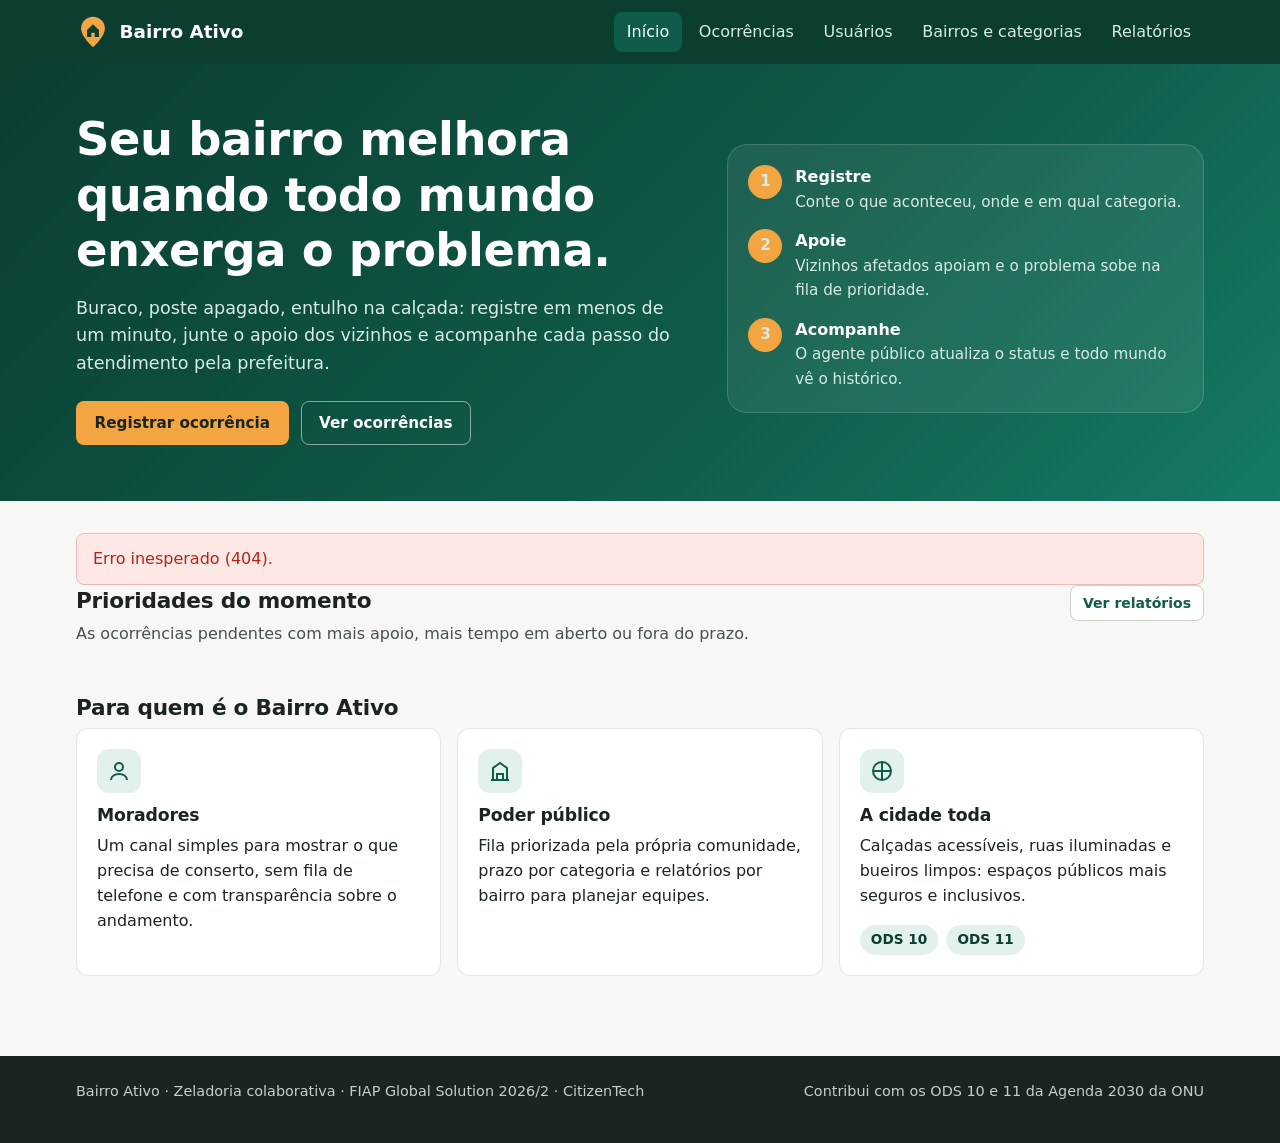
==== web/index.html @ 2885abe4 "Bairro Ativo: MVP de zeladoria colaborativa (Global Solution 2026/2) - Backend Java 21 com JDBC (Dri" ====
<!DOCTYPE html>
<html lang="pt-BR">
<head>
  <meta charset="UTF-8">
  <meta name="viewport" content="width=device-width, initial-scale=1">
  <title>Início · Bairro Ativo</title>
  <meta name="description" content="Bairro Ativo: zeladoria colaborativa. Moradores registram e apoiam problemas do espaço público e acompanham o atendimento.">
  <meta name="theme-color" content="#0b3d31">
  <link rel="icon" href="img/logo.svg" type="image/svg+xml">
  <link rel="stylesheet" href="css/estilo.css">
</head>
<body>
  <a class="pular-conteudo" href="#conteudo">Pular para o conteúdo</a>
  <header class="topo">
    <div class="container topo__conteudo">
      <a class="marca" href="index.html" aria-label="Bairro Ativo - página inicial">
        <svg viewBox="0 0 40 40" aria-hidden="true"><path d="M20 2C12.3 2 6 8.1 6 15.7 6 26 20 38 20 38s14-12 14-22.3C34 8.1 27.7 2 20 2z" fill="#f2a541"/><path d="M13 17.5 20 11l7 6.5V26h-5v-5h-4v5h-5z" fill="#0b3d31"/></svg>
        <span>Bairro Ativo</span>
      </a>
      <button class="menu-botao" type="button" aria-expanded="false" aria-controls="menu-principal">Menu</button>
      <nav class="menu" id="menu-principal" aria-label="Menu principal">
        <ul>
          <li><a href="index.html">Início</a></li>
          <li><a href="ocorrencias.html">Ocorrências</a></li>
          <li><a href="usuarios.html">Usuários</a></li>
          <li><a href="cadastros.html">Bairros e categorias</a></li>
          <li><a href="relatorios.html">Relatórios</a></li>
        </ul>
      </nav>
    </div>
  </header>

  <main id="conteudo">
    <section class="hero" aria-labelledby="titulo-hero">
      <div class="container hero__grade">
        <div>
          <h1 id="titulo-hero">Seu bairro melhora quando todo mundo enxerga o problema.</h1>
          <p>Buraco, poste apagado, entulho na calçada: registre em menos de um minuto, junte o apoio dos vizinhos e acompanhe cada passo do atendimento pela prefeitura.</p>
          <div class="hero__acoes">
            <a class="botao botao--destaque" href="ocorrencias.html#nova">Registrar ocorrência</a>
            <a class="botao botao--contorno-claro" href="ocorrencias.html">Ver ocorrências</a>
          </div>
        </div>
        <div class="hero__ilustracao" aria-label="Como funciona">
          <ol>
            <li><span class="passo-num">1</span><div><strong>Registre</strong><span>Conte o que aconteceu, onde e em qual categoria.</span></div></li>
            <li><span class="passo-num">2</span><div><strong>Apoie</strong><span>Vizinhos afetados apoiam e o problema sobe na fila de prioridade.</span></div></li>
            <li><span class="passo-num">3</span><div><strong>Acompanhe</strong><span>O agente público atualiza o status e todo mundo vê o histórico.</span></div></li>
          </ol>
        </div>
      </div>
    </section>

    <div class="container">
      <section class="secao" aria-labelledby="titulo-numeros">
        <h2 id="titulo-numeros" class="visualmente-oculto">Números da plataforma</h2>
        <div id="mensagem" class="mensagem" aria-live="polite"></div>
        <div class="indicadores" id="indicadores">
          <p class="carregando">Carregando números…</p>
        </div>
      </section>

      <section class="secao" aria-labelledby="titulo-prioridades">
        <div class="secao__titulo">
          <div>
            <h2 id="titulo-prioridades">Prioridades do momento</h2>
            <p>As ocorrências pendentes com mais apoio, mais tempo em aberto ou fora do prazo.</p>
          </div>
          <a class="botao botao--secundario botao--pequeno" href="relatorios.html">Ver relatórios</a>
        </div>
        <ul class="lista-ocorrencias" id="ranking">
          <li class="carregando">Carregando…</li>
        </ul>
      </section>

      <section class="secao" aria-labelledby="titulo-impacto">
        <h2 id="titulo-impacto">Para quem é o Bairro Ativo</h2>
        <ul class="passos">
          <li>
            <div class="icone" aria-hidden="true"><svg width="24" height="24" viewBox="0 0 24 24" fill="none" stroke="currentColor" stroke-width="2"><circle cx="12" cy="8" r="4"/><path d="M4 21c0-4 4-6 8-6s8 2 8 6"/></svg></div>
            <h3>Moradores</h3>
            <p>Um canal simples para mostrar o que precisa de conserto, sem fila de telefone e com transparência sobre o andamento.</p>
          </li>
          <li>
            <div class="icone" aria-hidden="true"><svg width="24" height="24" viewBox="0 0 24 24" fill="none" stroke="currentColor" stroke-width="2"><path d="M3 21h18M5 21V9l7-5 7 5v12M9 21v-6h6v6"/></svg></div>
            <h3>Poder público</h3>
            <p>Fila priorizada pela própria comunidade, prazo por categoria e relatórios por bairro para planejar equipes.</p>
          </li>
          <li>
            <div class="icone" aria-hidden="true"><svg width="24" height="24" viewBox="0 0 24 24" fill="none" stroke="currentColor" stroke-width="2"><path d="M12 3v18M3 12h18"/><circle cx="12" cy="12" r="9"/></svg></div>
            <h3>A cidade toda</h3>
            <p>Calçadas acessíveis, ruas iluminadas e bueiros limpos: espaços públicos mais seguros e inclusivos.</p>
            <div class="ods" aria-label="Objetivos de Desenvolvimento Sustentável"><span>ODS 10</span><span>ODS 11</span></div>
          </li>
        </ul>
      </section>
    </div>
  </main>

  <footer class="rodape">
    <div class="container rodape__conteudo">
      <p>Bairro Ativo · Zeladoria colaborativa · FIAP Global Solution 2026/2 · CitizenTech</p>
      <p>Contribui com os ODS 10 e 11 da Agenda 2030 da ONU</p>
    </div>
  </footer>

  <script src="js/comum.js"></script>
  <script src="js/inicio.js"></script>
</body>
</html>
---- web/css/estilo.css ----
/* =========================================================
   Bairro Ativo - estilos
   Fonte do sistema (carrega rápido mesmo com internet fraca).
   Cores com contraste mínimo AA (4.5:1) para texto.
   ========================================================= */

:root {
  --verde-900: #0b3d31;
  --verde-700: #0f5c4a;
  --verde-600: #157a62;
  --verde-100: #e3f1ec;
  --ambar-500: #f2a541;
  --ambar-100: #fdf1de;
  --vermelho-700: #b42318;
  --vermelho-100: #fde8e6;
  --azul-700: #1d4ed8;
  --azul-100: #e5edff;
  --roxo-700: #6b3fa0;
  --roxo-100: #f0e8fa;
  --cinza-900: #1b2421;
  --cinza-700: #45524d;
  --cinza-500: #6b7872;
  --cinza-300: #c9d1cd;
  --cinza-200: #e2e7e4;
  --cinza-100: #f1f4f2;
  --fundo: #f7f8f6;
  --branco: #ffffff;

  --raio: 12px;
  --raio-pequeno: 8px;
  --sombra: 0 1px 2px rgba(16, 40, 32, .06), 0 4px 16px rgba(16, 40, 32, .06);
  --largura: 1160px;
  --fonte: system-ui, -apple-system, "Segoe UI", Roboto, "Helvetica Neue", Arial, sans-serif;
}

*, *::before, *::after { box-sizing: border-box; }

html { -webkit-text-size-adjust: 100%; }

body {
  margin: 0;
  font-family: var(--fonte);
  font-size: 16px;
  line-height: 1.55;
  color: var(--cinza-900);
  background: var(--fundo);
  min-height: 100vh;
  display: flex;
  flex-direction: column;
}

main { flex: 1; }

img, svg { max-width: 100%; }

a { color: var(--verde-700); }
a:hover { color: var(--verde-900); }

h1, h2, h3 { line-height: 1.2; margin: 0 0 .5rem; letter-spacing: -.01em; }
h1 { font-size: clamp(1.6rem, 3.5vw, 2.3rem); }
h2 { font-size: 1.35rem; }
h3 { font-size: 1.08rem; }
p { margin: 0 0 1rem; }

:focus-visible { outline: 3px solid var(--ambar-500); outline-offset: 2px; border-radius: 4px; }

.pular-conteudo {
  position: absolute; left: -999px; top: 8px;
  background: var(--branco); color: var(--verde-900); padding: .5rem 1rem; z-index: 100; border-radius: var(--raio-pequeno);
}
.pular-conteudo:focus { left: 8px; }

.container { width: 100%; max-width: var(--largura); margin: 0 auto; padding: 0 16px; }

.visualmente-oculto {
  position: absolute !important; width: 1px; height: 1px; overflow: hidden; clip: rect(0 0 0 0); white-space: nowrap;
}

/* ---------- Topo e menu ---------- */
.topo { background: var(--verde-900); color: var(--branco); position: sticky; top: 0; z-index: 50; }
.topo__conteudo { display: flex; align-items: center; justify-content: space-between; gap: 1rem; min-height: 64px; }

.marca { display: inline-flex; align-items: center; gap: .6rem; color: var(--branco); text-decoration: none; font-weight: 700; font-size: 1.15rem; }
.marca:hover { color: var(--branco); }
.marca svg { width: 34px; height: 34px; flex: none; }

.menu-botao {
  display: none; background: transparent; color: var(--branco); border: 1px solid rgba(255,255,255,.4);
  border-radius: var(--raio-pequeno); padding: .45rem .8rem; font: inherit; cursor: pointer;
}

.menu ul { list-style: none; display: flex; gap: .25rem; margin: 0; padding: 0; }
.menu a {
  display: block; color: #d7ebe4; text-decoration: none; padding: .5rem .8rem; border-radius: var(--raio-pequeno); font-weight: 500;
}
.menu a:hover { background: rgba(255,255,255,.1); color: var(--branco); }
.menu a[aria-current="page"] { background: var(--verde-700); color: var(--branco); }

@media (max-width: 860px) {
  .menu-botao { display: inline-flex; }
  .menu { display: none; position: absolute; left: 0; right: 0; top: 64px; background: var(--verde-900); padding: .5rem 16px 1rem; box-shadow: 0 8px 16px rgba(0,0,0,.2); }
  .menu.aberto { display: block; }
  .menu ul { flex-direction: column; }
  .menu a { padding: .75rem .8rem; }
}

/* ---------- Rodapé ---------- */
.rodape { background: var(--cinza-900); color: #c4cfca; margin-top: 3rem; padding: 1.5rem 0; font-size: .9rem; }
.rodape a { color: #e6f2ed; }
.rodape__conteudo { display: flex; flex-wrap: wrap; gap: .5rem 1.5rem; justify-content: space-between; }

/* ---------- Cabeçalho de página ---------- */
.cabecalho-pagina { padding: 2rem 0 1rem; }
.cabecalho-pagina p { color: var(--cinza-700); max-width: 62ch; }
.cabecalho-pagina__linha { display: flex; flex-wrap: wrap; gap: 1rem; align-items: flex-end; justify-content: space-between; }
.trilha { font-size: .9rem; margin-bottom: .5rem; }

/* ---------- Hero (início) ---------- */
.hero { background: linear-gradient(135deg, var(--verde-900), var(--verde-700) 60%, var(--verde-600)); color: var(--branco); padding: 3rem 0 3.5rem; }
.hero__grade { display: grid; grid-template-columns: 1.3fr 1fr; gap: 2rem; align-items: center; }
.hero h1 { font-size: clamp(1.9rem, 4.5vw, 2.9rem); margin-bottom: 1rem; }
.hero p { color: #d7ebe4; font-size: 1.1rem; max-width: 54ch; }
.hero__acoes { display: flex; flex-wrap: wrap; gap: .75rem; margin-top: 1.5rem; }
.hero__ilustracao { background: rgba(255,255,255,.07); border: 1px solid rgba(255,255,255,.15); border-radius: 20px; padding: 1.25rem; }
.hero__ilustracao ol { margin: 0; padding: 0; list-style: none; display: grid; gap: .9rem; }
.hero__ilustracao li { display: flex; gap: .8rem; align-items: flex-start; }
.passo-num { flex: none; width: 34px; height: 34px; border-radius: 50%; background: var(--ambar-500); color: var(--cinza-900); display: grid; place-items: center; font-weight: 700; }
.hero__ilustracao strong { display: block; }
.hero__ilustracao span { color: #d7ebe4; font-size: .95rem; }

@media (max-width: 860px) { .hero__grade { grid-template-columns: 1fr; } }

/* ---------- Botões ---------- */
.botao {
  display: inline-flex; align-items: center; justify-content: center; gap: .45rem;
  font: inherit; font-weight: 600; font-size: .95rem; line-height: 1.2;
  padding: .7rem 1.1rem; border-radius: var(--raio-pequeno); border: 1px solid transparent;
  cursor: pointer; text-decoration: none; transition: background .15s, border-color .15s, color .15s;
  min-height: 44px;
}
.botao--primario { background: var(--verde-700); color: var(--branco); }
.botao--primario:hover { background: var(--verde-900); color: var(--branco); }
.botao--destaque { background: var(--ambar-500); color: var(--cinza-900); }
.botao--destaque:hover { background: #e0902a; color: var(--cinza-900); }
.botao--secundario { background: var(--branco); color: var(--verde-700); border-color: var(--cinza-300); }
.botao--secundario:hover { border-color: var(--verde-700); color: var(--verde-900); }
.botao--contorno-claro { background: transparent; color: var(--branco); border-color: rgba(255,255,255,.5); }
.botao--contorno-claro:hover { background: rgba(255,255,255,.1); color: var(--branco); }
.botao--perigo { background: var(--branco); color: var(--vermelho-700); border-color: #f1b8b2; }
.botao--perigo:hover { background: var(--vermelho-100); color: var(--vermelho-700); }
.botao--pequeno { padding: .45rem .75rem; font-size: .875rem; min-height: 36px; }
.botao[disabled] { opacity: .6; cursor: not-allowed; }

/* ---------- Cartões e seções ---------- */
.secao { margin: 2rem 0; }
.secao__titulo { display: flex; flex-wrap: wrap; gap: .5rem 1rem; align-items: baseline; justify-content: space-between; margin-bottom: 1rem; }
.secao__titulo p { color: var(--cinza-700); margin: 0; }

.cartao { background: var(--branco); border: 1px solid var(--cinza-200); border-radius: var(--raio); box-shadow: var(--sombra); padding: 1.25rem; }
.cartao + .cartao { margin-top: 1rem; }

.grade-2 { display: grid; grid-template-columns: repeat(2, minmax(0, 1fr)); gap: 1.25rem; }
.grade-detalhe { display: grid; grid-template-columns: minmax(0, 1.6fr) minmax(0, 1fr); gap: 1.25rem; align-items: start; }
@media (max-width: 900px) { .grade-2, .grade-detalhe { grid-template-columns: 1fr; } .grade-detalhe > .primeiro-no-celular { order: -1; } }

/* Indicadores */
.indicadores { display: grid; grid-template-columns: repeat(auto-fit, minmax(160px, 1fr)); gap: 1rem; }
.indicador { background: var(--branco); border: 1px solid var(--cinza-200); border-radius: var(--raio); padding: 1rem 1.1rem; box-shadow: var(--sombra); }
.indicador__valor { font-size: 2rem; font-weight: 700; color: var(--verde-900); line-height: 1.1; font-variant-numeric: tabular-nums; }
.indicador__rotulo { color: var(--cinza-700); font-size: .9rem; }
.indicador--alerta .indicador__valor { color: var(--vermelho-700); }
.hero + .container .indicadores { margin-top: -2rem; }

/* ---------- Lista de ocorrências ---------- */
.lista-ocorrencias { display: grid; grid-template-columns: repeat(auto-fill, minmax(300px, 1fr)); gap: 1rem; list-style: none; margin: 0; padding: 0; }
.ocorrencia { display: flex; flex-direction: column; gap: .6rem; background: var(--branco); border: 1px solid var(--cinza-200); border-radius: var(--raio); padding: 1.1rem; box-shadow: var(--sombra); }
.ocorrencia__topo { display: flex; flex-wrap: wrap; gap: .4rem; }
.ocorrencia h3 { margin: 0; }
.ocorrencia h3 a { color: var(--cinza-900); text-decoration: none; }
.ocorrencia h3 a:hover { color: var(--verde-700); text-decoration: underline; }
.ocorrencia__meta { color: var(--cinza-700); font-size: .9rem; margin: 0; }
.ocorrencia__numeros { display: flex; flex-wrap: wrap; gap: 1rem; font-size: .9rem; color: var(--cinza-700); margin: 0; }
.ocorrencia__numeros strong { color: var(--cinza-900); }
.ocorrencia__acoes { display: flex; flex-wrap: wrap; gap: .5rem; margin-top: auto; padding-top: .4rem; }

/* Etiquetas */
.etiqueta { display: inline-flex; align-items: center; gap: .3rem; padding: .2rem .6rem; border-radius: 999px; font-size: .8rem; font-weight: 600; white-space: nowrap; }
.status-ABERTA { background: var(--azul-100); color: var(--azul-700); }
.status-EM_ANALISE { background: var(--roxo-100); color: var(--roxo-700); }
.status-EM_ANDAMENTO { background: var(--ambar-100); color: #8a4b00; }
.status-RESOLVIDA { background: var(--verde-100); color: var(--verde-700); }
.status-CANCELADA { background: var(--cinza-100); color: var(--cinza-700); }
.prioridade-ALTA { background: var(--vermelho-100); color: var(--vermelho-700); }
.prioridade-MEDIA { background: var(--ambar-100); color: #8a4b00; }
.prioridade-BAIXA { background: var(--cinza-100); color: var(--cinza-700); }
.etiqueta--atraso { background: var(--vermelho-700); color: var(--branco); }

/* ---------- Formulários ---------- */
.formulario { display: grid; gap: 1rem; }
.formulario__linha { display: grid; grid-template-columns: repeat(2, minmax(0, 1fr)); gap: 1rem; }
.formulario__linha--3 { grid-template-columns: repeat(3, minmax(0, 1fr)); }
@media (max-width: 640px) { .formulario__linha, .formulario__linha--3 { grid-template-columns: 1fr; } }

.campo { display: flex; flex-direction: column; gap: .35rem; }
.campo label, .campo legend { font-weight: 600; font-size: .95rem; }
.campo .dica { color: var(--cinza-500); font-size: .85rem; font-weight: 400; }
.opcional { color: var(--cinza-500); font-weight: 400; font-size: .85rem; }

input[type="text"], input[type="email"], input[type="tel"], input[type="number"], input[type="search"], select, textarea {
  font: inherit; color: var(--cinza-900); background: var(--branco);
  border: 1px solid var(--cinza-300); border-radius: var(--raio-pequeno); padding: .65rem .75rem; width: 100%; min-height: 44px;
}
textarea { min-height: 110px; resize: vertical; }
input:focus, select:focus, textarea:focus { border-color: var(--verde-600); outline: 3px solid rgba(21, 122, 98, .2); outline-offset: 0; }
[aria-invalid="true"] { border-color: var(--vermelho-700) !important; background: #fffafa; }
.erro-campo { color: var(--vermelho-700); font-size: .85rem; min-height: 0; }
.erro-campo:empty { display: none; }

fieldset { border: 0; padding: 0; margin: 0; min-width: 0; }
.opcoes-radio { display: flex; flex-wrap: wrap; gap: .5rem; }
.opcoes-radio label {
  display: inline-flex; align-items: center; gap: .5rem; border: 1px solid var(--cinza-300); border-radius: var(--raio-pequeno);
  padding: .6rem .9rem; cursor: pointer; font-weight: 500; background: var(--branco);
}
.opcoes-radio input { accent-color: var(--verde-700); width: 18px; height: 18px; }
.opcoes-radio label:has(input:checked) { border-color: var(--verde-700); background: var(--verde-100); }

.formulario__acoes { display: flex; flex-wrap: wrap; gap: .6rem; }

.filtros { display: grid; grid-template-columns: 2fr repeat(3, 1fr); gap: .75rem; align-items: end; }
@media (max-width: 860px) { .filtros { grid-template-columns: 1fr 1fr; } .filtros .campo:first-child { grid-column: 1 / -1; } }
@media (max-width: 480px) { .filtros { grid-template-columns: 1fr; } }

/* ---------- Mensagens ---------- */
.mensagem { border-radius: var(--raio-pequeno); padding: .8rem 1rem; font-weight: 500; display: flex; gap: .6rem; align-items: flex-start; }
.mensagem:empty { display: none; }
.mensagem--sucesso { background: var(--verde-100); color: var(--verde-900); border: 1px solid #b5dccd; }
.mensagem--erro { background: var(--vermelho-100); color: var(--vermelho-700); border: 1px solid #f1b8b2; }
.mensagem--info { background: var(--azul-100); color: #1e3a8a; border: 1px solid #c3d4ff; }

.vazio { text-align: center; color: var(--cinza-700); padding: 2rem 1rem; background: var(--branco); border: 1px dashed var(--cinza-300); border-radius: var(--raio); }
.carregando { color: var(--cinza-500); padding: 1rem 0; }

/* ---------- Tabelas (viram cartões no celular) ---------- */
.tabela-container { overflow-x: auto; }
.tabela { width: 100%; border-collapse: collapse; font-size: .95rem; }
.tabela caption { text-align: left; color: var(--cinza-700); padding-bottom: .5rem; font-size: .9rem; }
.tabela th, .tabela td { text-align: left; padding: .7rem .6rem; border-bottom: 1px solid var(--cinza-200); vertical-align: middle; }
.tabela th { font-size: .8rem; text-transform: uppercase; letter-spacing: .04em; color: var(--cinza-700); background: var(--cinza-100); }
.tabela td.numero, .tabela th.numero { text-align: right; font-variant-numeric: tabular-nums; }
.tabela tbody tr:hover { background: #fbfcfb; }
.tabela .acoes { display: flex; gap: .4rem; justify-content: flex-end; flex-wrap: wrap; }

@media (max-width: 700px) {
  .tabela--responsiva thead { position: absolute; width: 1px; height: 1px; overflow: hidden; clip: rect(0 0 0 0); }
  .tabela--responsiva, .tabela--responsiva tbody, .tabela--responsiva tr, .tabela--responsiva td { display: block; width: 100%; }
  .tabela--responsiva tr { border: 1px solid var(--cinza-200); border-radius: var(--raio-pequeno); margin-bottom: .75rem; padding: .25rem .5rem; background: var(--branco); }
  .tabela--responsiva td, .tabela--responsiva td.numero { border-bottom: 1px solid var(--cinza-100); text-align: left; overflow-wrap: anywhere; padding: .55rem .25rem; }
  .tabela--responsiva td:last-child { border-bottom: 0; }
  .tabela--responsiva td::before { content: attr(data-rotulo); display: block; font-size: .75rem; text-transform: uppercase; letter-spacing: .04em; font-weight: 600; color: var(--cinza-500); }
  .tabela--responsiva td[data-rotulo="Ações"]::before { display: none; }
  .tabela--responsiva .acoes { justify-content: flex-start; }
  .tabela--responsiva .barra { margin-top: .3rem; }
}

/* Abas de filtro */
.abas { display: flex; flex-wrap: wrap; gap: .4rem; margin-bottom: 1rem; }
.abas button { font: inherit; border: 1px solid var(--cinza-300); background: var(--branco); color: var(--cinza-700); padding: .45rem .9rem; border-radius: 999px; cursor: pointer; min-height: 38px; }
.abas button[aria-pressed="true"] { background: var(--verde-700); color: var(--branco); border-color: var(--verde-700); }

/* ---------- Detalhe ---------- */
.detalhe__etiquetas { display: flex; flex-wrap: wrap; gap: .4rem; margin-bottom: .75rem; }
.lista-info { display: grid; grid-template-columns: max-content 1fr; gap: .5rem 1rem; margin: 0; }
.lista-info dt { color: var(--cinza-700); font-weight: 600; }
.lista-info dd { margin: 0; }
@media (max-width: 480px) { .lista-info { grid-template-columns: 1fr; } .lista-info dd { margin-bottom: .4rem; } }

.linha-tempo { list-style: none; margin: 0; padding: 0; position: relative; }
.linha-tempo::before { content: ""; position: absolute; left: 11px; top: 6px; bottom: 6px; width: 2px; background: var(--cinza-200); }
.linha-tempo li { position: relative; padding: 0 0 1.25rem 2.25rem; }
.linha-tempo li::before { content: ""; position: absolute; left: 4px; top: 4px; width: 16px; height: 16px; border-radius: 50%; background: var(--branco); border: 3px solid var(--verde-600); }
.linha-tempo li:last-child { padding-bottom: 0; }
.linha-tempo time { display: block; font-size: .85rem; color: var(--cinza-500); }
.linha-tempo p { margin: .25rem 0 0; }

.apoiadores { list-style: none; margin: 0; padding: 0; display: grid; gap: .5rem; }
.apoiadores li { display: flex; justify-content: space-between; align-items: center; gap: .5rem; padding: .5rem 0; border-bottom: 1px solid var(--cinza-100); }
.apoiadores small { color: var(--cinza-500); display: block; }

.contador-apoio { display: flex; align-items: center; gap: .8rem; margin-bottom: 1rem; }
.contador-apoio__numero { font-size: 2.2rem; font-weight: 700; color: var(--verde-700); line-height: 1; }

/* ---------- Relatórios ---------- */
.barra { display: flex; height: 10px; border-radius: 999px; overflow: hidden; background: var(--cinza-100); min-width: 120px; }
.barra span { display: block; height: 100%; }
.barra .b-pendente { background: var(--ambar-500); }
.barra .b-resolvida { background: var(--verde-600); }
.legenda { display: flex; flex-wrap: wrap; gap: 1rem; font-size: .85rem; color: var(--cinza-700); margin-bottom: .75rem; }
.legenda i { display: inline-block; width: 12px; height: 12px; border-radius: 3px; margin-right: .35rem; vertical-align: -1px; }

.passos { display: grid; grid-template-columns: repeat(3, minmax(0, 1fr)); gap: 1rem; list-style: none; padding: 0; margin: 0; }
.passos li { background: var(--branco); border: 1px solid var(--cinza-200); border-radius: var(--raio); padding: 1.25rem; }
.passos .icone { width: 44px; height: 44px; border-radius: 12px; background: var(--verde-100); color: var(--verde-700); display: grid; place-items: center; margin-bottom: .75rem; }
@media (max-width: 760px) { .passos { grid-template-columns: 1fr; } }

.ods { display: flex; flex-wrap: wrap; gap: .5rem; }
.ods span { background: var(--verde-100); color: var(--verde-900); padding: .3rem .7rem; border-radius: 999px; font-size: .85rem; font-weight: 600; }

.oculto { display: none !important; }
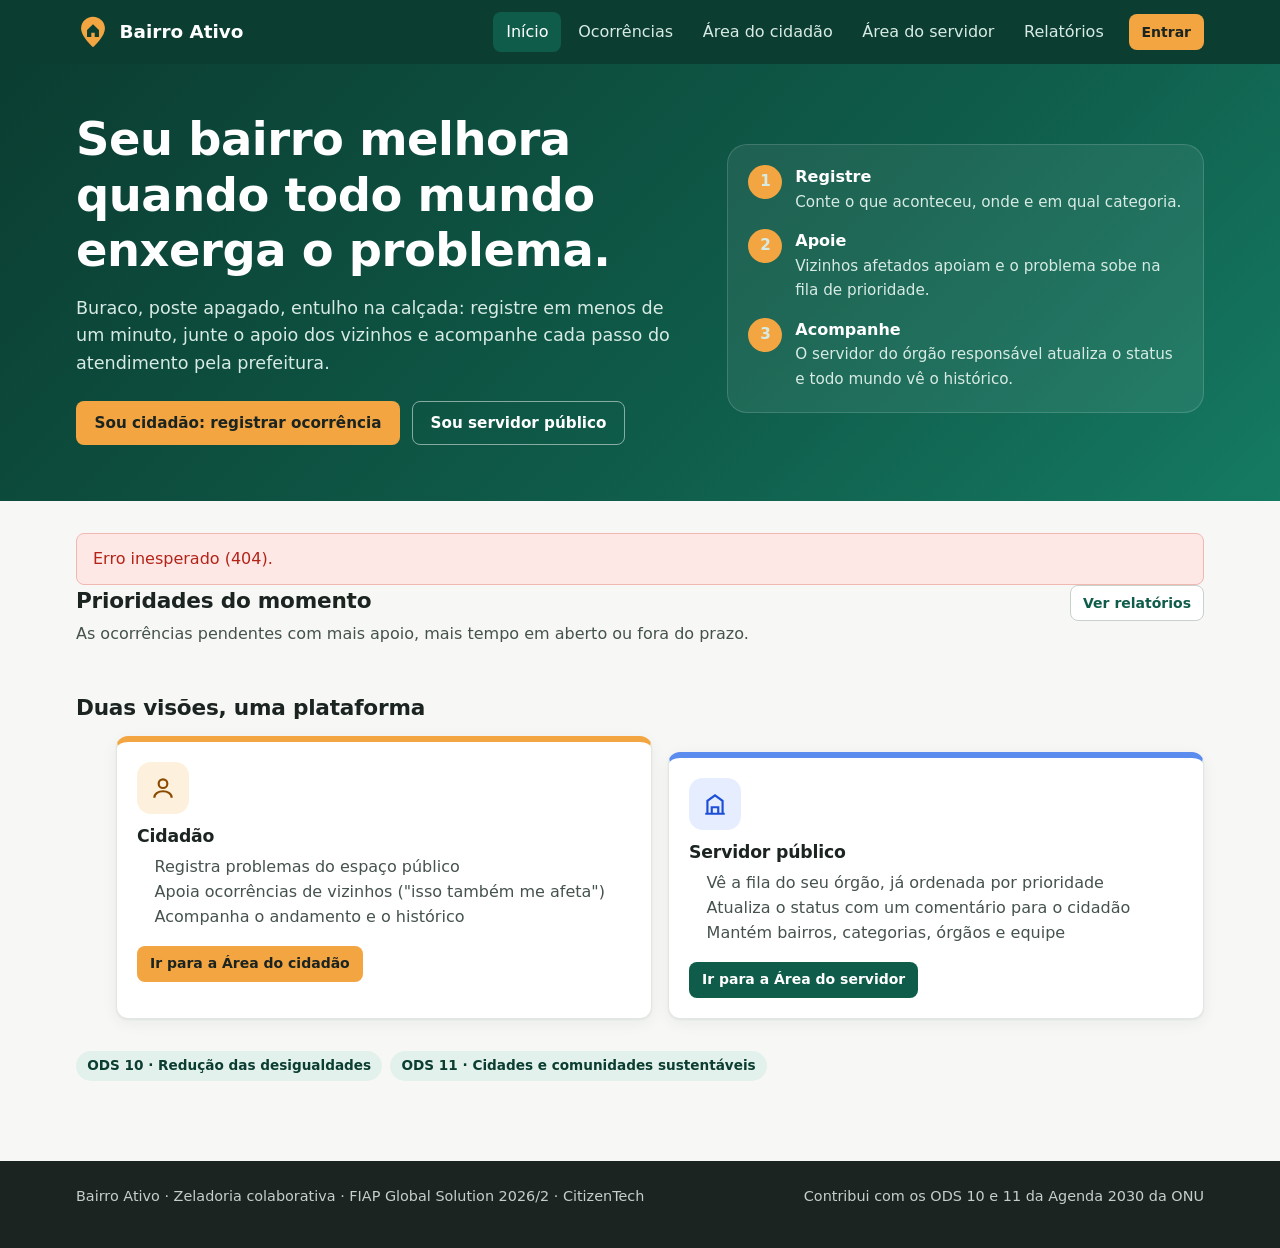
==== commit edd6d2da: "Separa as visões de cidadão e servidor público - Tabelas próprias BA_CIDADAO e BA_SERVIDOR, mais BA_" ====
--- a/web/index.html
+++ b/web/index.html
@@ -22,12 +22,14 @@
         <ul>
           <li><a href="index.html">Início</a></li>
           <li><a href="ocorrencias.html">Ocorrências</a></li>
-          <li><a href="usuarios.html">Usuários</a></li>
-          <li><a href="cadastros.html">Bairros e categorias</a></li>
+          <li><a href="cidadao.html">Área do cidadão</a></li>
+          <li><a href="servidor.html">Área do servidor</a></li>
           <li><a href="relatorios.html">Relatórios</a></li>
         </ul>
+        <div class="perfil-topo" id="perfil-topo"><a class="botao botao--destaque botao--pequeno" href="entrar.html">Entrar</a></div>
       </nav>
     </div>
+    <div class="faixa-perfil oculto" id="faixa-perfil" role="status"></div>
   </header>
 
   <main id="conteudo">
@@ -37,15 +39,15 @@
           <h1 id="titulo-hero">Seu bairro melhora quando todo mundo enxerga o problema.</h1>
           <p>Buraco, poste apagado, entulho na calçada: registre em menos de um minuto, junte o apoio dos vizinhos e acompanhe cada passo do atendimento pela prefeitura.</p>
           <div class="hero__acoes">
-            <a class="botao botao--destaque" href="ocorrencias.html#nova">Registrar ocorrência</a>
-            <a class="botao botao--contorno-claro" href="ocorrencias.html">Ver ocorrências</a>
+            <a class="botao botao--destaque" href="cidadao.html#nova">Sou cidadão: registrar ocorrência</a>
+            <a class="botao botao--contorno-claro" href="servidor.html">Sou servidor público</a>
           </div>
         </div>
         <div class="hero__ilustracao" aria-label="Como funciona">
           <ol>
             <li><span class="passo-num">1</span><div><strong>Registre</strong><span>Conte o que aconteceu, onde e em qual categoria.</span></div></li>
             <li><span class="passo-num">2</span><div><strong>Apoie</strong><span>Vizinhos afetados apoiam e o problema sobe na fila de prioridade.</span></div></li>
-            <li><span class="passo-num">3</span><div><strong>Acompanhe</strong><span>O agente público atualiza o status e todo mundo vê o histórico.</span></div></li>
+            <li><span class="passo-num">3</span><div><strong>Acompanhe</strong><span>O servidor do órgão responsável atualiza o status e todo mundo vê o histórico.</span></div></li>
           </ol>
         </div>
       </div>
@@ -73,26 +75,31 @@
         </ul>
       </section>
 
-      <section class="secao" aria-labelledby="titulo-impacto">
-        <h2 id="titulo-impacto">Para quem é o Bairro Ativo</h2>
-        <ul class="passos">
-          <li>
-            <div class="icone" aria-hidden="true"><svg width="24" height="24" viewBox="0 0 24 24" fill="none" stroke="currentColor" stroke-width="2"><circle cx="12" cy="8" r="4"/><path d="M4 21c0-4 4-6 8-6s8 2 8 6"/></svg></div>
-            <h3>Moradores</h3>
-            <p>Um canal simples para mostrar o que precisa de conserto, sem fila de telefone e com transparência sobre o andamento.</p>
+      <section class="secao" aria-labelledby="titulo-perfis">
+        <h2 id="titulo-perfis">Duas visões, uma plataforma</h2>
+        <ul class="perfis">
+          <li class="cartao cartao-perfil">
+            <div class="cartao-perfil__icone" aria-hidden="true"><svg width="26" height="26" viewBox="0 0 24 24" fill="none" stroke="currentColor" stroke-width="2"><circle cx="12" cy="8" r="4"/><path d="M4 21c0-4 4-6 8-6s8 2 8 6"/></svg></div>
+            <h3>Cidadão</h3>
+            <ul>
+              <li>Registra problemas do espaço público</li>
+              <li>Apoia ocorrências de vizinhos ("isso também me afeta")</li>
+              <li>Acompanha o andamento e o histórico</li>
+            </ul>
+            <a class="botao botao--destaque botao--pequeno" href="cidadao.html">Ir para a Área do cidadão</a>
           </li>
-          <li>
-            <div class="icone" aria-hidden="true"><svg width="24" height="24" viewBox="0 0 24 24" fill="none" stroke="currentColor" stroke-width="2"><path d="M3 21h18M5 21V9l7-5 7 5v12M9 21v-6h6v6"/></svg></div>
-            <h3>Poder público</h3>
-            <p>Fila priorizada pela própria comunidade, prazo por categoria e relatórios por bairro para planejar equipes.</p>
-          </li>
-          <li>
-            <div class="icone" aria-hidden="true"><svg width="24" height="24" viewBox="0 0 24 24" fill="none" stroke="currentColor" stroke-width="2"><path d="M12 3v18M3 12h18"/><circle cx="12" cy="12" r="9"/></svg></div>
-            <h3>A cidade toda</h3>
-            <p>Calçadas acessíveis, ruas iluminadas e bueiros limpos: espaços públicos mais seguros e inclusivos.</p>
-            <div class="ods" aria-label="Objetivos de Desenvolvimento Sustentável"><span>ODS 10</span><span>ODS 11</span></div>
+          <li class="cartao cartao-perfil cartao-perfil--servidor">
+            <div class="cartao-perfil__icone" aria-hidden="true"><svg width="26" height="26" viewBox="0 0 24 24" fill="none" stroke="currentColor" stroke-width="2"><path d="M3 21h18M5 21V9l7-5 7 5v12M9 21v-6h6v6"/></svg></div>
+            <h3>Servidor público</h3>
+            <ul>
+              <li>Vê a fila do seu órgão, já ordenada por prioridade</li>
+              <li>Atualiza o status com um comentário para o cidadão</li>
+              <li>Mantém bairros, categorias, órgãos e equipe</li>
+            </ul>
+            <a class="botao botao--primario botao--pequeno" href="servidor.html">Ir para a Área do servidor</a>
           </li>
         </ul>
+        <div class="ods secao" aria-label="Objetivos de Desenvolvimento Sustentável"><span>ODS 10 · Redução das desigualdades</span><span>ODS 11 · Cidades e comunidades sustentáveis</span></div>
       </section>
     </div>
   </main>
--- a/web/css/estilo.css
+++ b/web/css/estilo.css
@@ -90,18 +90,18 @@
 }
 
 .menu ul { list-style: none; display: flex; gap: .25rem; margin: 0; padding: 0; }
-.menu a {
+.menu ul a {
   display: block; color: #d7ebe4; text-decoration: none; padding: .5rem .8rem; border-radius: var(--raio-pequeno); font-weight: 500;
 }
-.menu a:hover { background: rgba(255,255,255,.1); color: var(--branco); }
-.menu a[aria-current="page"] { background: var(--verde-700); color: var(--branco); }
+.menu ul a:hover { background: rgba(255,255,255,.1); color: var(--branco); }
+.menu ul a[aria-current="page"] { background: var(--verde-700); color: var(--branco); }
 
 @media (max-width: 860px) {
   .menu-botao { display: inline-flex; }
   .menu { display: none; position: absolute; left: 0; right: 0; top: 64px; background: var(--verde-900); padding: .5rem 16px 1rem; box-shadow: 0 8px 16px rgba(0,0,0,.2); }
   .menu.aberto { display: block; }
   .menu ul { flex-direction: column; }
-  .menu a { padding: .75rem .8rem; }
+  .menu ul a { padding: .75rem .8rem; }
 }
 
 /* ---------- Rodapé ---------- */
@@ -158,6 +158,7 @@
 
 .cartao { background: var(--branco); border: 1px solid var(--cinza-200); border-radius: var(--raio); box-shadow: var(--sombra); padding: 1.25rem; }
 .cartao + .cartao { margin-top: 1rem; }
+.grade-2 > .cartao, .entrada > .cartao, .grade-detalhe > .cartao { margin-top: 0; }
 
 .grade-2 { display: grid; grid-template-columns: repeat(2, minmax(0, 1fr)); gap: 1.25rem; }
 .grade-detalhe { display: grid; grid-template-columns: minmax(0, 1.6fr) minmax(0, 1fr); gap: 1.25rem; align-items: start; }
@@ -307,3 +308,54 @@
 .ods span { background: var(--verde-100); color: var(--verde-900); padding: .3rem .7rem; border-radius: 999px; font-size: .85rem; font-weight: 600; }
 
 .oculto { display: none !important; }
+
+/* ---------- Perfil conectado (cidadão x servidor) ---------- */
+.menu { display: flex; align-items: center; gap: .75rem; }
+.perfil-topo { display: flex; align-items: center; gap: .5rem; }
+.perfil-chip { display: flex; align-items: center; gap: .55rem; color: var(--branco); text-decoration: none; padding: .3rem .6rem .3rem .3rem; border-radius: 999px; background: rgba(255,255,255,.08); }
+.perfil-chip:hover { background: rgba(255,255,255,.16); color: var(--branco); }
+.perfil-chip__avatar { width: 30px; height: 30px; border-radius: 50%; display: grid; place-items: center; font-weight: 700; font-size: .85rem; color: var(--cinza-900); background: var(--ambar-500); flex: none; }
+.perfil-chip--servidor .perfil-chip__avatar { background: #9cc3ff; }
+.perfil-chip__texto { line-height: 1.15; font-size: .85rem; }
+.perfil-chip__texto small { display: block; color: #b9d6cc; font-size: .75rem; }
+.botao-sair { background: transparent; border: 0; color: #d7ebe4; font: inherit; font-size: .85rem; cursor: pointer; text-decoration: underline; padding: .3rem; }
+.botao-sair:hover { color: var(--branco); }
+
+.faixa-perfil { font-size: .9rem; padding: .45rem 16px; text-align: center; font-weight: 500; }
+.faixa-perfil--cidadao { background: var(--ambar-100); color: #6b3a00; }
+.faixa-perfil--servidor { background: var(--azul-100); color: #1e3a8a; }
+.faixa-perfil a { color: inherit; font-weight: 700; }
+
+@media (max-width: 860px) {
+  .menu { flex-direction: column; align-items: stretch; }
+  .menu:not(.aberto) { display: none; }
+  .perfil-topo { padding: .5rem .8rem 0; border-top: 1px solid rgba(255,255,255,.15); margin-top: .5rem; justify-content: space-between; }
+}
+
+/* ---------- Entrar ---------- */
+.entrada { display: grid; grid-template-columns: repeat(2, minmax(0, 1fr)); gap: 1.25rem; }
+@media (max-width: 860px) { .entrada { grid-template-columns: 1fr; } }
+.cartao-perfil { border-top: 6px solid var(--ambar-500); }
+.cartao-perfil--servidor { border-top-color: #5b8def; }
+.cartao-perfil__icone { width: 52px; height: 52px; border-radius: 14px; display: grid; place-items: center; background: var(--ambar-100); color: #8a4b00; margin-bottom: .75rem; }
+.cartao-perfil--servidor .cartao-perfil__icone { background: var(--azul-100); color: var(--azul-700); }
+.cartao-perfil ul { padding-left: 1.1rem; color: var(--cinza-700); margin: 0 0 1rem; }
+.separador { display: flex; align-items: center; gap: .75rem; color: var(--cinza-500); font-size: .85rem; margin: 1rem 0; }
+.separador::before, .separador::after { content: ""; flex: 1; height: 1px; background: var(--cinza-200); }
+.contas-exemplo { list-style: none; margin: 0; padding: 0; display: grid; gap: .5rem; }
+.contas-exemplo button { width: 100%; text-align: left; display: flex; justify-content: space-between; align-items: center; gap: .75rem; background: var(--branco); border: 1px solid var(--cinza-200); border-radius: var(--raio-pequeno); padding: .6rem .8rem; font: inherit; cursor: pointer; }
+.contas-exemplo button:hover { border-color: var(--verde-600); background: var(--cinza-100); }
+.contas-exemplo small { display: block; color: var(--cinza-500); }
+
+/* ---------- Caixas de ação no detalhe ---------- */
+.caixa-acao { border-radius: var(--raio-pequeno); padding: 1rem; background: var(--cinza-100); }
+.caixa-acao p:last-child { margin-bottom: 0; }
+.sub-navegacao { display: flex; flex-wrap: wrap; gap: .5rem; margin-top: 1rem; }
+.chips { display: flex; flex-wrap: wrap; gap: .4rem; }
+.chips span { background: var(--azul-100); color: #1e3a8a; padding: .25rem .65rem; border-radius: 999px; font-size: .85rem; font-weight: 600; }
+.perfis { display: grid; grid-template-columns: repeat(2, minmax(0, 1fr)); gap: 1rem; }
+@media (max-width: 760px) { .perfis { grid-template-columns: 1fr; } }
+.perfis li { list-style: none; }
+.perfis ul { padding-left: 1.1rem; margin: .5rem 0 1rem; color: var(--cinza-700); }
+
+#titulo-apoio ~ h3 { margin-top: 1.25rem; }
